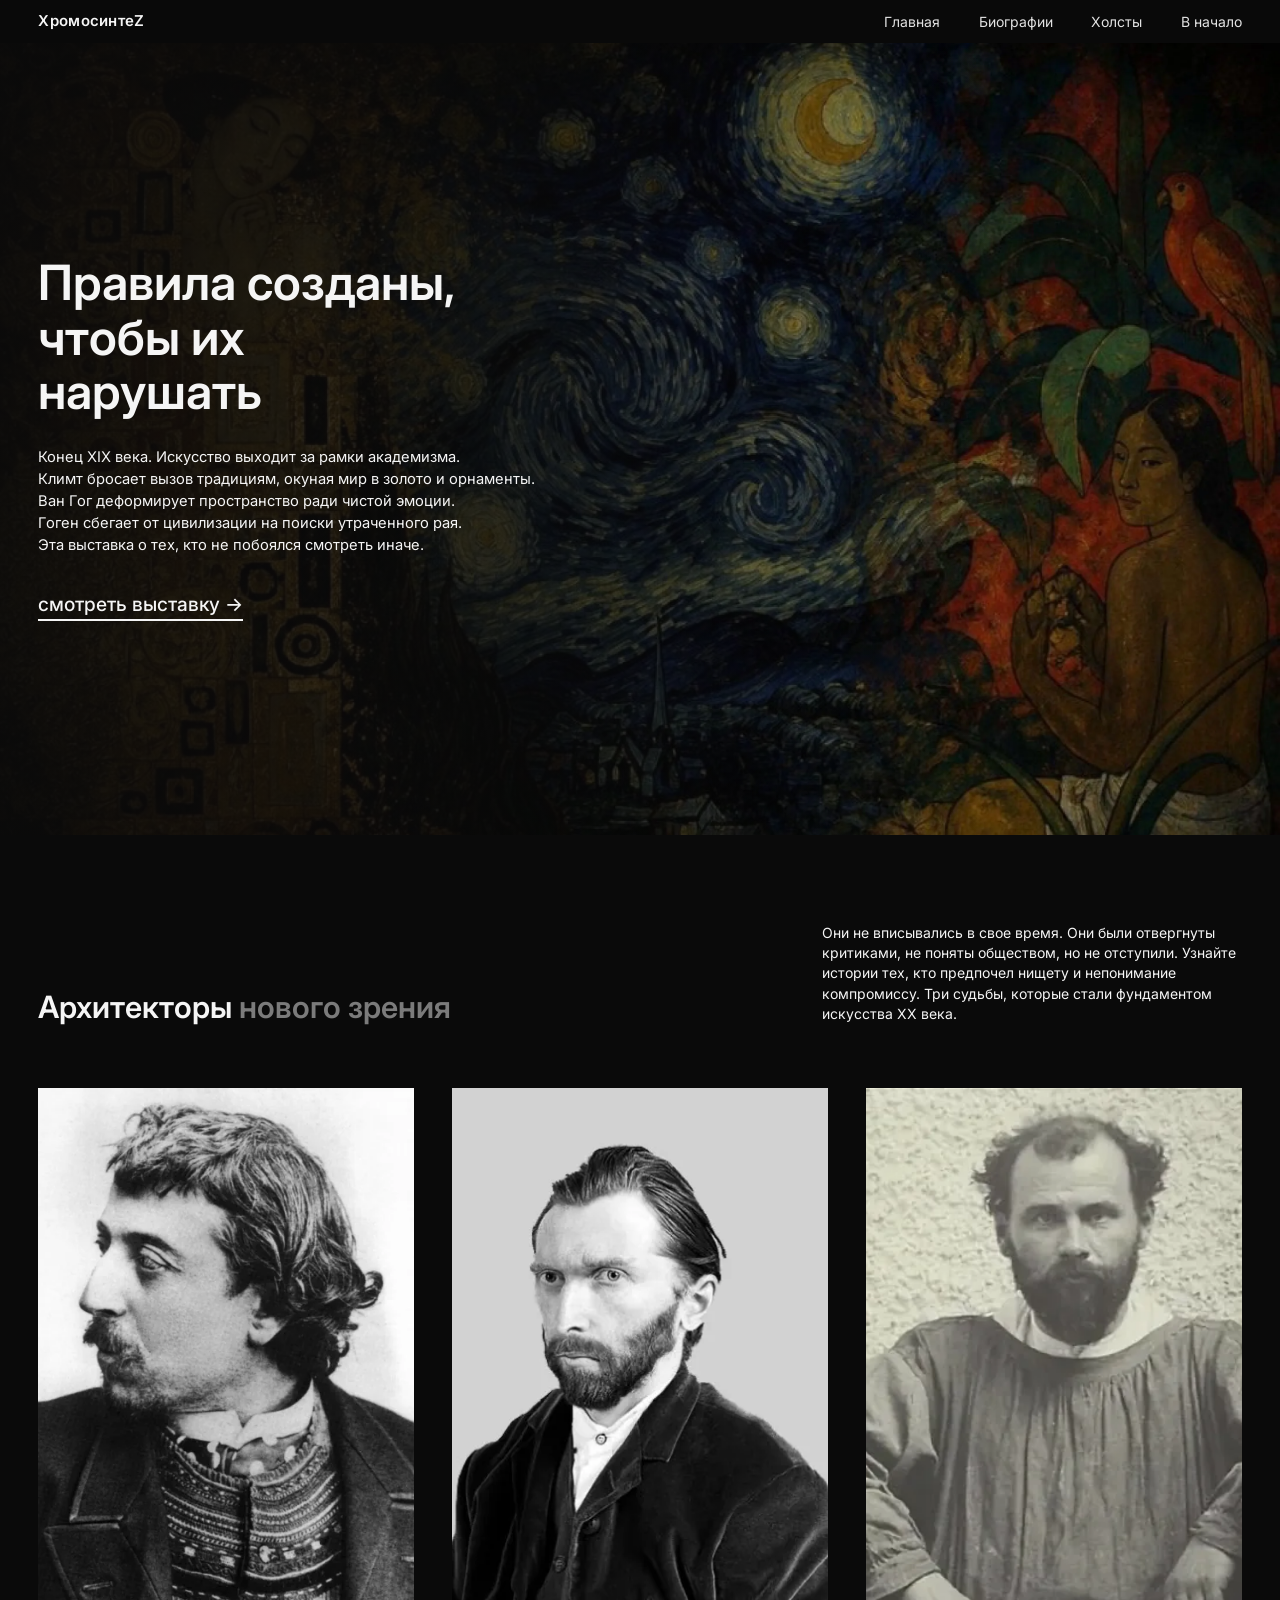
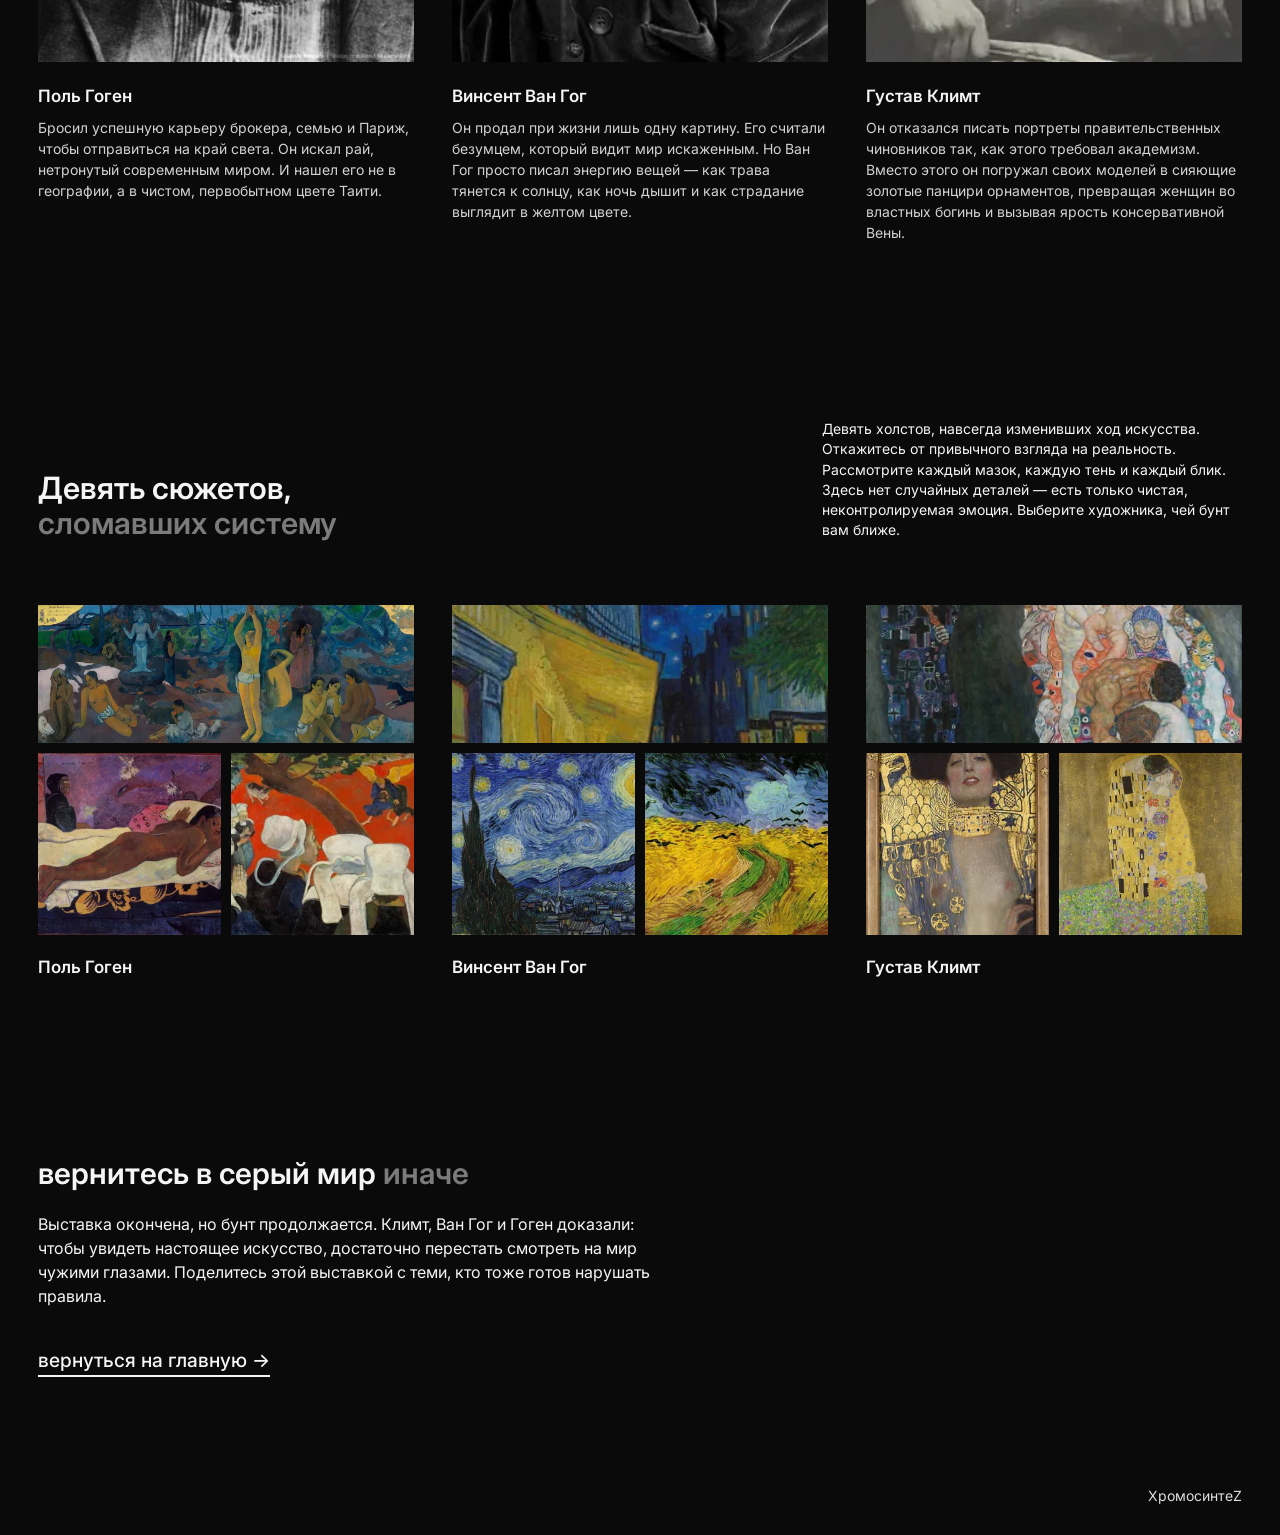
==== index.html @ 4ed2115e "Сайт ХромосинтеZ" ====
<!DOCTYPE html>
<html lang="ru">
<head>
<meta charset="utf-8">
<meta name="viewport" content="width=device-width, initial-scale=1">
<title>ХромосинтеZ</title>
<meta name="description" content="Выставка о художниках, нарушивших правила: Климт, Ван Гог и Гоген.">
<link rel="preconnect" href="https://fonts.googleapis.com">
<link rel="preconnect" href="https://fonts.gstatic.com" crossorigin>
<link href="https://fonts.googleapis.com/css2?family=Inter:wght@400;500;600;700&family=Hedvig+Letters+Serif&display=swap" rel="stylesheet">
<link rel="stylesheet" href="css/style.css">
</head>
<body class="theme-dark">

<header class="site-header">
  <a class="site-header__logo" href="#top">ХромосинтеZ</a>
  <button class="burger" id="burger" aria-label="Меню" aria-expanded="false">
    <span></span><span></span><span></span>
  </button>
  <nav class="site-nav" id="site-nav">
    <a href="#top">Главная</a>
    <a href="#bios">Биографии</a>
    <a href="#canvases">Холсты</a>
    <a href="#top" class="js-to-top">В начало</a>
  </nav>
</header>

<main>
  <section class="hero container" id="top">
    <img class="hero__bg" src="assets/img/hero-bg.webp" alt="" aria-hidden="true">
    <div class="hero__content">
      <h1 class="hero__title">Правила созданы,<br>чтобы их<br>нарушать</h1>
      <p class="hero__intro">Конец XIX века. Искусство выходит за рамки академизма.
Климт бросает вызов традициям, окуная мир в золото и орнаменты.
Ван Гог деформирует пространство ради чистой эмоции.
Гоген сбегает от цивилизации на поиски утраченного рая.
Эта выставка о тех, кто не побоялся смотреть иначе.</p>
      <a class="btn" href="#bios">смотреть выставку&nbsp;→</a>
    </div>
  </section>

  <section class="artists section container" id="bios">
    <div class="section-head">
      <h2>Архитекторы <span class="accent-muted">нового зрения</span></h2>
      <p class="section-note">Они не вписывались в свое время.
Они были отвергнуты критиками, не поняты обществом, но не отступили. Узнайте истории тех, кто предпочел нищету
и непонимание компромиссу. Три судьбы, которые стали фундаментом искусства XX века.</p>
    </div>
    <div class="artists__grid">
      <a class="artist-card" href="bio-gogen.html">
        <img class="artist-card__photo" src="assets/img/portrait-gogen.webp" alt="Портрет Поля Гогена" loading="lazy">
        <h3 class="artist-card__name">Поль Гоген</h3>
        <p class="artist-card__desc">Бросил успешную карьеру брокера,
семью и Париж,
чтобы отправиться на край света.
Он искал рай, нетронутый современным миром.
И нашел его не в географии,
а в чистом, первобытном цвете Таити.</p>
      </a>
      <a class="artist-card" href="bio-vangogh.html">
        <img class="artist-card__photo" src="assets/img/portrait-vangogh.webp" alt="Портрет Винсента Ван Гога" loading="lazy">
        <h3 class="artist-card__name">Винсент Ван Гог</h3>
        <p class="artist-card__desc">Он продал при жизни лишь одну картину.
Его считали безумцем,
который видит мир искаженным.
Но Ван Гог просто писал энергию вещей —
как трава тянется к солнцу, как ночь дышит
и как страдание выглядит в желтом цвете.</p>
      </a>
      <a class="artist-card" href="bio-klimt.html">
        <img class="artist-card__photo" src="assets/img/portrait-klimt.webp" alt="Портрет Густава Климта" loading="lazy">
        <h3 class="artist-card__name">Густав Климт</h3>
        <p class="artist-card__desc">Он отказался писать портреты правительственных чиновников так, как этого требовал академизм.
Вместо этого он погружал своих моделей в сияющие золотые панцири орнаментов,
превращая женщин во властных богинь и вызывая ярость консервативной Вены.</p>
      </a>
    </div>
  </section>

  <section class="canvases-section section container" id="canvases">
    <div class="section-head">
      <h2>Девять сюжетов,<br><span class="accent-muted">сломавших систему</span></h2>
      <p class="section-note">Девять холстов, навсегда изменивших ход искусства.
Откажитесь от привычного взгляда на реальность.
Рассмотрите каждый мазок, каждую тень и каждый блик.
Здесь нет случайных деталей — есть только чистая,
неконтролируемая эмоция.
Выберите художника, чей бунт вам ближе.</p>
    </div>
    <div class="canvases__grid">
      <a class="canvas-card" href="canvases-gogen.html">
        <div class="canvas-card__previews">
          <img src="assets/img/preview-gogen-1.webp" alt="" loading="lazy">
          <img src="assets/img/preview-gogen-2.webp" alt="" loading="lazy">
          <img src="assets/img/preview-gogen-3.webp" alt="" loading="lazy">
        </div>
        <h3 class="canvas-card__name">Поль Гоген</h3>
      </a>
      <a class="canvas-card" href="canvases-vangogh.html">
        <div class="canvas-card__previews">
          <img src="assets/img/preview-vangogh-1.webp" alt="" loading="lazy">
          <img src="assets/img/preview-vangogh-2.webp" alt="" loading="lazy">
          <img src="assets/img/preview-vangogh-3.webp" alt="" loading="lazy">
        </div>
        <h3 class="canvas-card__name">Винсент Ван Гог</h3>
      </a>
      <a class="canvas-card" href="canvases-klimt.html">
        <div class="canvas-card__previews">
          <img src="assets/img/preview-klimt-1.webp" alt="" loading="lazy">
          <img src="assets/img/preview-klimt-2.webp" alt="" loading="lazy">
          <img src="assets/img/preview-klimt-3.webp" alt="" loading="lazy">
        </div>
        <h3 class="canvas-card__name">Густав Климт</h3>
      </a>
    </div>
  </section>

  <section class="outro section container">
    <h2>вернитесь в серый мир <span class="accent-muted">иначе</span></h2>
    <p>Выставка окончена, но бунт продолжается.
Климт, Ван Гог и Гоген доказали: чтобы увидеть настоящее искусство, достаточно перестать смотреть на мир чужими глазами.
Поделитесь этой выставкой с теми, кто тоже готов нарушать правила.</p>
    <a class="btn js-to-top" href="#top">вернуться на главную&nbsp;→</a>
  </section>
</main>

<footer class="site-footer">
  <span>ХромосинтеZ</span>
</footer>

<div class="lightbox" id="lightbox"><img src="" alt=""><span class="lightbox__close">закрыть</span></div>

<script src="js/main.js"></script>
</body>
</html>
---- css/style.css ----
/* ============ ХромосинтеZ ============ */

:root {
  --dark: #0a0a0a;
  --text-light: #f5f5f5;
  --muted: #7b7b7b;
  --blue: #1c39bb;
  --gold: #ffd700;
  --ochre: #996b1f;

  --font-main: 'Inter', 'Helvetica Neue', Helvetica, Arial, sans-serif;
  --font-serif: 'Hedvig Letters Serif', Georgia, serif;

  --container: 1320px;
  --pad: clamp(14px, 3vw, 44px);
}

* { margin: 0; padding: 0; box-sizing: border-box; }

html { scroll-behavior: smooth; }

body {
  font-family: var(--font-main);
  -webkit-font-smoothing: antialiased;
  background: var(--bg, var(--dark));
  color: var(--color, var(--text-light));
  line-height: 1.25; /* как в макете: 16px → 20px */
}

img { display: block; max-width: 100%; }

.container {
  max-width: var(--container);
  margin-inline: auto;
  padding-inline: var(--pad);
}

/* ---------- темы ---------- */

.theme-dark {
  --bg: var(--dark);
  --color: var(--text-light);
  --accent: var(--muted);
}

.theme-gogen {
  --bg: #fddd31;
  --color: #0a0a0a;
  --accent: var(--blue);
}

.theme-vangogh {
  --bg: #3b4da1;
  --color: var(--text-light);
  --accent: var(--gold);
}

.theme-klimt {
  --bg: #ab8649;
  --color: #0a0a0a;
  --accent: var(--gold);
}

/* ---------- шапка ---------- */

.site-header {
  position: sticky;
  top: 0;
  z-index: 100;
  display: flex;
  align-items: center;
  justify-content: space-between;
  gap: 24px;
  padding: 12px var(--pad);
  background: var(--bg);
  background: color-mix(in srgb, var(--bg) 88%, transparent);
  backdrop-filter: blur(10px);
}

.site-header__logo {
  font-weight: 600;
  font-size: 15px;
  letter-spacing: 0.02em;
  color: inherit;
  text-decoration: none;
}

.site-nav {
  display: flex;
  gap: clamp(18px, 3vw, 44px);
}

.site-nav a {
  color: inherit;
  text-decoration: none;
  font-size: 14px;
  opacity: 0.92;
  transition: opacity 0.2s;
}

.site-nav a:hover { opacity: 0.6; }

.burger {
  display: none;
  flex-direction: column;
  justify-content: center;
  gap: 5px;
  width: 40px;
  height: 36px;
  padding: 6px;
  background: none;
  border: 0;
  cursor: pointer;
}

.burger span {
  height: 2px;
  width: 100%;
  background: currentColor;
  transition: transform 0.25s, opacity 0.25s;
}

.burger.open span:nth-child(1) { transform: translateY(7px) rotate(45deg); }
.burger.open span:nth-child(2) { opacity: 0; }
.burger.open span:nth-child(3) { transform: translateY(-7px) rotate(-45deg); }

/* ---------- герой ---------- */

.hero {
  position: relative;
  min-height: 88vh;
  display: flex;
  align-items: center;
  overflow: hidden;
  isolation: isolate;
}

.hero__bg {
  position: absolute;
  inset: 0;
  z-index: -2;
  width: 100%;
  height: 100%;
  object-fit: cover;
  object-position: center 35%;
}

.hero::after {
  content: '';
  position: absolute;
  inset: 0;
  z-index: -1;
  background: linear-gradient(to right,
    rgba(10, 10, 10, 0.96) 0%,
    rgba(10, 10, 10, 0.75) 38%,
    rgba(10, 10, 10, 0) 78%);
}

.hero__content { max-width: 640px; }

.hero__title {
  font-size: clamp(30px, 3.8vw, 52px);
  font-weight: 600;
  line-height: 1.12;
  margin-bottom: 26px;
}

.hero__intro {
  font-size: clamp(14px, 1.15vw, 16px);
  line-height: 1.5; /* как в макете */
  margin-bottom: 36px;
  white-space: pre-line;
}

.btn {
  display: inline-block;
  font-size: clamp(16px, 1.5vw, 21px);
  font-weight: 500;
  color: inherit;
  text-decoration: none;
  border-bottom: 2px solid currentColor;
  padding-bottom: 3px;
  transition: opacity 0.2s;
}

.btn:hover { opacity: 0.65; }

/* ---------- секции ---------- */

.section { padding-block: clamp(44px, 7vw, 88px); }

.section-head {
  display: flex;
  flex-wrap: wrap;
  align-items: flex-end;
  justify-content: space-between;
  gap: 20px 48px;
  margin-bottom: clamp(36px, 5vw, 64px);
}

.section-head h2 {
  font-size: clamp(24px, 2.4vw, 32px);
  font-weight: 600;
  line-height: 1.15;
  max-width: 480px;
}

.accent-muted { color: var(--muted); }

.section-note {
  max-width: 420px;
  font-size: 14px;
  line-height: 1.45;
}

/* ---------- художники ---------- */

.artists__grid {
  display: grid;
  grid-template-columns: repeat(3, 1fr);
  gap: clamp(24px, 3vw, 56px);
}

.artist-card {
  color: inherit;
  text-decoration: none;
  display: flex;
  flex-direction: column;
  transition: transform 0.25s;
}

.artist-card:hover { transform: translateY(-6px); }

.artist-card__photo {
  width: 100%;
  aspect-ratio: 220 / 336;
  object-fit: cover;
  object-position: top;
  margin-bottom: 24px;
}

.artist-card__name {
  font-size: 17px;
  font-weight: 600;
  margin-bottom: 10px;
}

.artist-card__desc {
  font-size: 14px;
  line-height: 1.5;
  opacity: 0.85;
}

/* ---------- холсты (превью) ---------- */

.canvases__grid {
  display: grid;
  grid-template-columns: repeat(3, 1fr);
  gap: clamp(24px, 3vw, 56px);
}

.canvas-card {
  color: inherit;
  text-decoration: none;
  transition: transform 0.25s;
}

.canvas-card:hover { transform: translateY(-6px); }

.canvas-card__previews {
  display: grid;
  grid-template-columns: repeat(2, 1fr);
  gap: 10px;
  margin-bottom: 22px;
}

.canvas-card__previews img {
  width: 100%;
  aspect-ratio: 1 / 1;
  object-fit: cover;
}

.canvas-card__previews img:first-child {
  grid-column: 1 / -1;
  aspect-ratio: 351 / 129;
  object-position: center 30%;
}

.canvas-card__name {
  font-size: 17px;
  font-weight: 600;
}

/* ---------- финал ---------- */

.outro h2 {
  font-size: clamp(24px, 2.4vw, 30px);
  font-weight: 600;
  margin-bottom: 20px;
}

.outro p {
  max-width: 640px;
  line-height: 1.5;
  margin-bottom: 40px;
}

.site-footer {
  display: flex;
  justify-content: flex-end;
  padding: 22px var(--pad) 30px;
  font-size: 14px;
  opacity: 0.9;
}

/* ---------- биографии ---------- */

.page-bio { position: relative; }

.close-btn {
  position: absolute;
  top: 26px;
  right: var(--pad);
  z-index: 50;
  transition: opacity 0.2s;
}

.close-btn:hover { opacity: 0.6; }

.close-btn img { width: 35px; height: 43px; }

.close-btn--static { position: static; }

.bio {
  padding-block: clamp(40px, 6vw, 72px);
  max-width: 1160px;
}

.bio__header {
  display: flex;
  gap: clamp(24px, 3vw, 46px);
  align-items: flex-start;
  margin-bottom: clamp(36px, 5vw, 64px);
}

.bio__portrait {
  width: clamp(140px, 16vw, 203px);
  aspect-ratio: 203 / 228;
  object-fit: cover;
  object-position: top;
  flex-shrink: 0;
}

.bio__tagline {
  font-size: 16px;
  color: var(--muted);
  margin-bottom: 8px;
}

.bio__name {
  font-size: clamp(26px, 2.8vw, 34px);
  font-weight: 600;
  line-height: 1.2;
}

.bio__body {
  font-family: var(--font-serif);
  font-size: 16px;
  line-height: 1.25; /* как в макете: 16px → 20px */
  max-width: 960px;
}

.bio__section-title {
  font-family: var(--font-main);
  font-size: 18px;
  line-height: 1.3;
  font-weight: 600;
  text-decoration: underline;
  text-underline-offset: 4px;
  margin: 28px 0 10px;
}

.bio__body p + p { margin-top: 12px; }

/* ---------- страницы холстов ---------- */

.canvases-topbar {
  display: flex;
  align-items: center;
  justify-content: space-between;
  padding: 22px var(--pad);
}

.canvases-topbar h1 {
  font-size: 20px;
  font-weight: 600;
}

.artwork {
  display: grid;
  grid-template-columns: minmax(0, 58%) minmax(0, 42%);
  gap: clamp(24px, 3vw, 56px);
  align-items: start;
  padding-block: clamp(28px, 4vw, 56px);
}

.artwork--flip .artwork__figure { order: 2; }
.artwork--flip .artwork__info { order: 1; }

.artwork__figure {
  position: relative;
  margin: 0;
}

.artwork__figure img { width: 100%; }

.zoom-btn {
  position: absolute;
  right: 16px;
  bottom: 16px;
  width: 52px;
  height: 52px;
  padding: 8px;
  border: 0;
  border-radius: 50%;
  background: rgba(255, 255, 255, 0.85);
  cursor: pointer;
  transition: transform 0.2s;
}

.zoom-btn:hover { transform: scale(1.08); }

.zoom-btn img { width: 100%; height: 100%; }

.artwork__title {
  font-size: clamp(19px, 1.8vw, 20px);
  font-weight: 500;
  line-height: 1.5; /* как в макете: 20px → 30px */
  margin-bottom: 14px;
}

.artwork__name {
  font-style: normal;
  font-weight: 700;
  color: #ffffff;
}

.artwork__lead { margin-bottom: 14px; }

.artwork__info p {
  font-size: 16px;
  line-height: 1.5;
}

/* ---------- лайтбокс ---------- */

.lightbox {
  position: fixed;
  inset: 0;
  z-index: 9999;
  display: none;
  align-items: center;
  justify-content: center;
  background: rgba(0, 0, 0, 0.92);
  cursor: zoom-out;
}

.lightbox.open { display: flex; }

.lightbox img {
  max-width: 92vw;
  max-height: 92vh;
  object-fit: contain;
  box-shadow: 0 0 60px rgba(0, 0, 0, 0.6);
}

.lightbox__close {
  position: absolute;
  top: 22px;
  right: 30px;
  color: #f5f5f5;
  font-size: 15px;
  letter-spacing: 0.04em;
}

/* ---------- адаптив ---------- */

@media (max-width: 1024px) {
  .artists__grid,
  .canvases__grid {
    grid-template-columns: repeat(2, 1fr);
  }

  .artwork {
    grid-template-columns: 1fr;
    gap: 20px;
  }

  .artwork--flip .artwork__figure { order: 0; }
  .artwork--flip .artwork__info { order: 0; }

  .bio__body { max-width: none; }
}

@media (max-width: 880px) {
  .section-head {
    flex-direction: column;
    align-items: flex-start;
  }
}

@media (max-width: 640px) {
  .burger { display: flex; }

  .site-nav {
    position: fixed;
    top: 0;
    right: 0;
    bottom: 0;
    z-index: 90;
    flex-direction: column;
    justify-content: center;
    align-items: center;
    gap: 30px;
    min-width: 62vw;
    background: var(--bg);
    box-shadow: -12px 0 40px rgba(0, 0, 0, 0.35);
    transform: translateX(100%);
    visibility: hidden;
    transition: transform 0.3s ease, visibility 0.3s;
  }

  .site-nav.open {
    transform: translateX(0);
    visibility: visible;
  }

  .site-nav a { font-size: 20px; }

  .artists__grid,
  .canvases__grid {
    grid-template-columns: 1fr;
  }

  .bio__header {
    flex-direction: column;
    gap: 20px;
  }

  .hero { min-height: 72vh; }

  .hero__intro { margin-bottom: 32px; }

  .zoom-btn {
    width: 40px;
    height: 40px;
    right: 10px;
    bottom: 10px;
  }

  .close-btn img { width: 28px; height: 34px; }
}
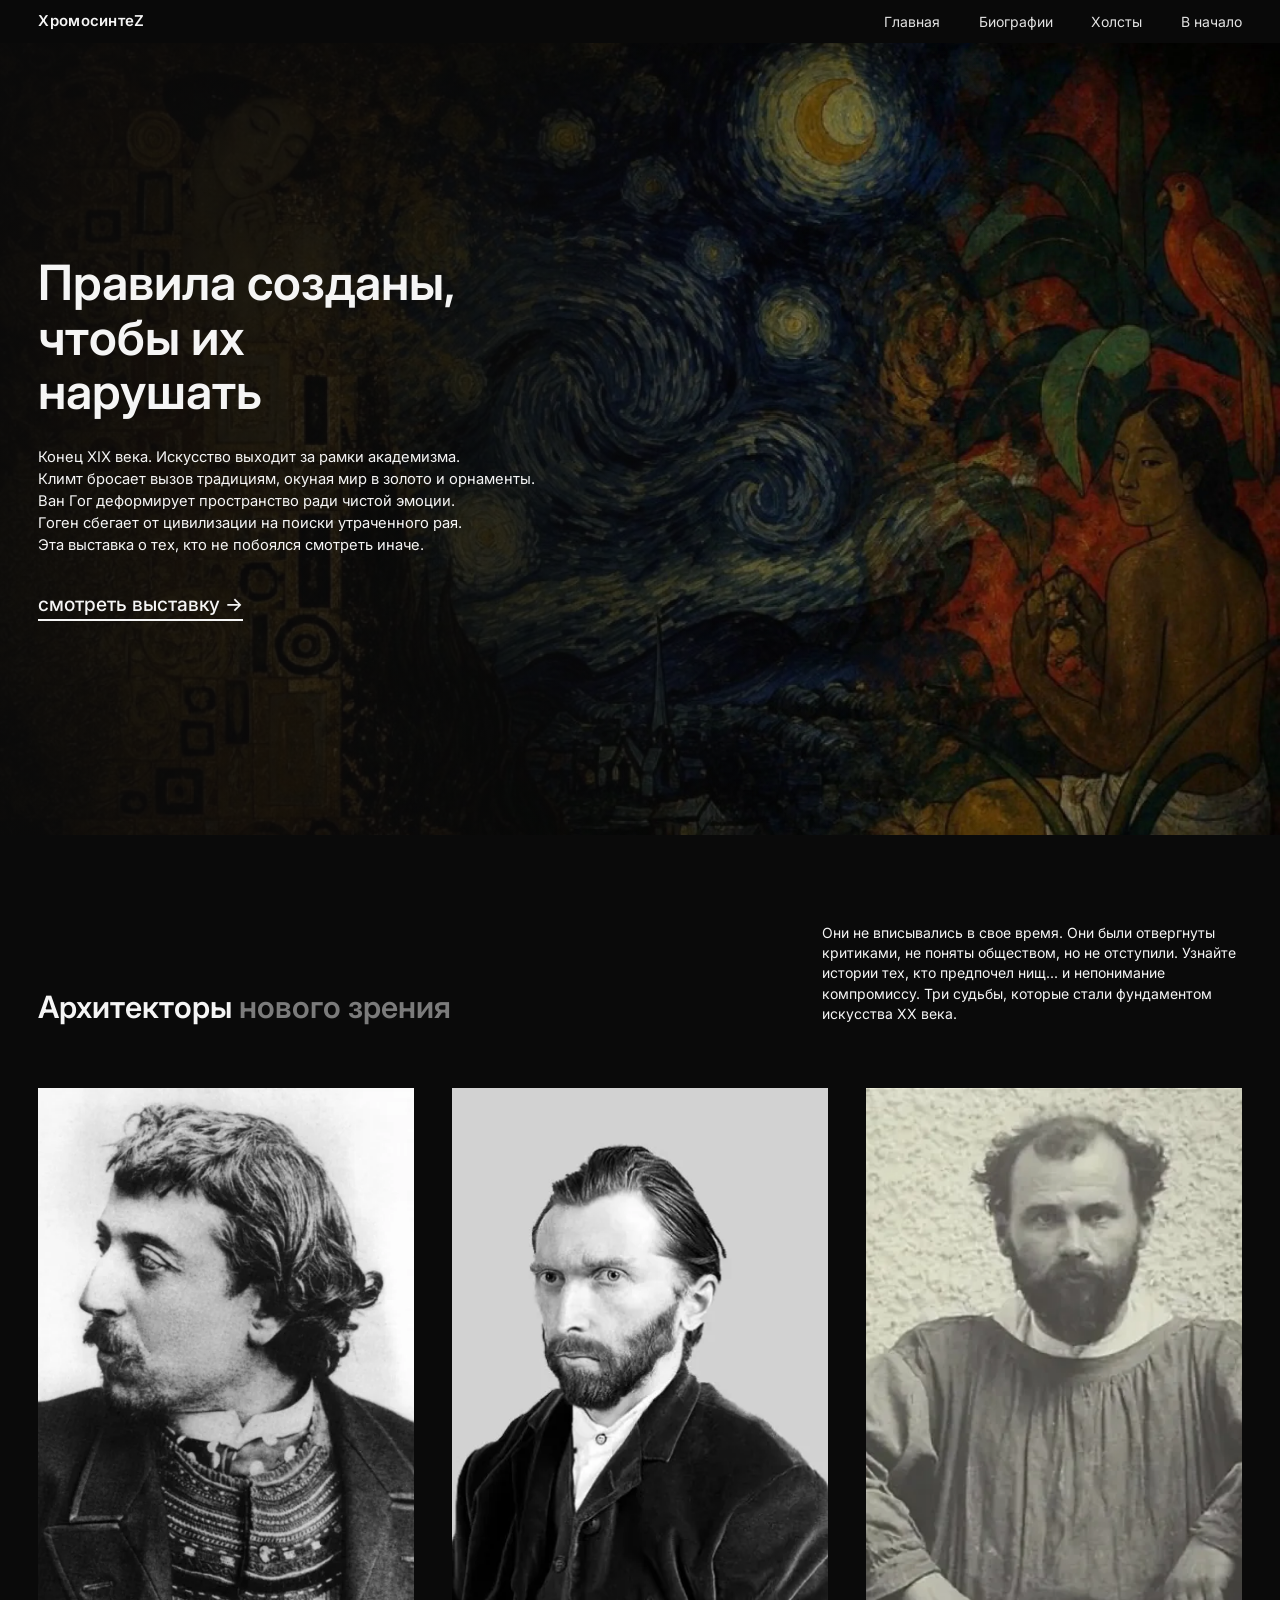
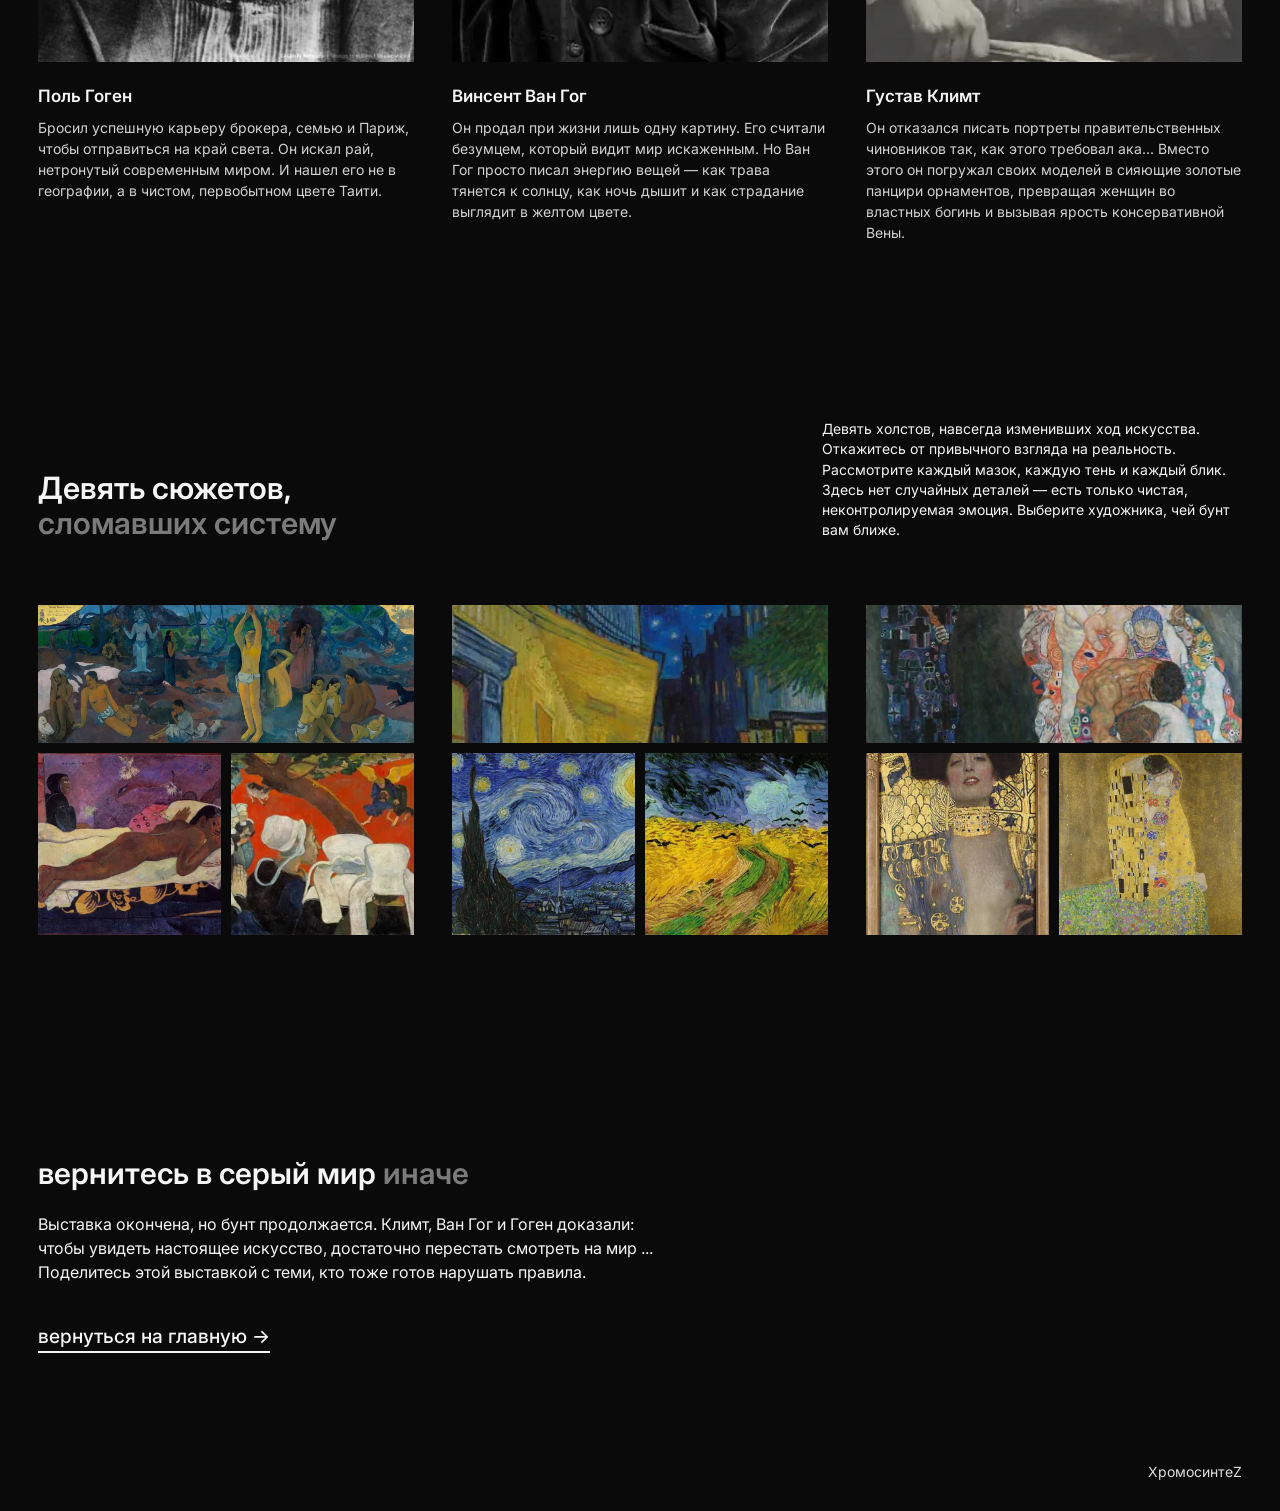
==== commit 1ddbdbcf: "chore: cache-bust assets (css/js) to force Pages and CDN to pick up latest styles" ====
--- a/index.html
+++ b/index.html
@@ -8,7 +8,7 @@
 <link rel="preconnect" href="https://fonts.googleapis.com">
 <link rel="preconnect" href="https://fonts.gstatic.com" crossorigin>
 <link href="https://fonts.googleapis.com/css2?family=Inter:wght@400;500;600;700&family=Hedvig+Letters+Serif&display=swap" rel="stylesheet">
-<link rel="stylesheet" href="css/style.css">
+<link rel="stylesheet" href="css/style.css?v=20260829.1">
 </head>
 <body class="theme-dark">
 
@@ -43,7 +43,7 @@
     <div class="section-head">
       <h2>Архитекторы <span class="accent-muted">нового зрения</span></h2>
       <p class="section-note">Они не вписывались в свое время.
-Они были отвергнуты критиками, не поняты обществом, но не отступили. Узнайте истории тех, кто предпочел нищету
+Они были отвергнуты критиками, не поняты обществом, но не отступили. Узнайте истории тех, кто предпочел нищ...
 и непонимание компромиссу. Три судьбы, которые стали фундаментом искусства XX века.</p>
     </div>
     <div class="artists__grid">
@@ -70,7 +70,7 @@
       <a class="artist-card" href="bio-klimt.html">
         <img class="artist-card__photo" src="assets/img/portrait-klimt.webp" alt="Портрет Густава Климта" loading="lazy">
         <h3 class="artist-card__name">Густав Климт</h3>
-        <p class="artist-card__desc">Он отказался писать портреты правительственных чиновников так, как этого требовал академизм.
+        <p class="artist-card__desc">Он отказался писать портреты правительственных чиновников так, как этого требовал ака...
 Вместо этого он погружал своих моделей в сияющие золотые панцири орнаментов,
 превращая женщин во властных богинь и вызывая ярость консервативной Вены.</p>
       </a>
@@ -118,7 +118,7 @@
   <section class="outro section container">
     <h2>вернитесь в серый мир <span class="accent-muted">иначе</span></h2>
     <p>Выставка окончена, но бунт продолжается.
-Климт, Ван Гог и Гоген доказали: чтобы увидеть настоящее искусство, достаточно перестать смотреть на мир чужими глазами.
+Климт, Ван Гог и Гоген доказали: чтобы увидеть настоящее искусство, достаточно перестать смотреть на мир ...
 Поделитесь этой выставкой с теми, кто тоже готов нарушать правила.</p>
     <a class="btn js-to-top" href="#top">вернуться на главную&nbsp;→</a>
   </section>
@@ -130,6 +130,6 @@
 
 <div class="lightbox" id="lightbox"><img src="" alt=""><span class="lightbox__close">закрыть</span></div>
 
-<script src="js/main.js"></script>
+<script src="js/main.js?v=20260829.1"></script>
 </body>
 </html>
--- a/css/style.css
+++ b/css/style.css
@@ -381,6 +381,22 @@
 }
 
 .bio__body p + p { margin-top: 12px; }
+
+/* Force black headings in biography pages (user request) */
+.page-bio h1,
+.page-bio h2,
+.page-bio h3,
+.page-bio .bio__name,
+.page-bio .bio__section-title {
+  color: #0a0a0a !important;
+}
+
+/* Force black for artwork titles and previews (user request) */
+.canvas-card__name,
+.artwork__name,
+.canvases-topbar h1 {
+  color: #0a0a0a !important;
+}
 
 /* ---------- страницы холстов ---------- */
 
@@ -442,7 +458,7 @@
 .artwork__name {
   font-style: normal;
   font-weight: 700;
-  color: #ffffff;
+  color: #0a0a0a;
 }
 
 .artwork__lead { margin-bottom: 14px; }
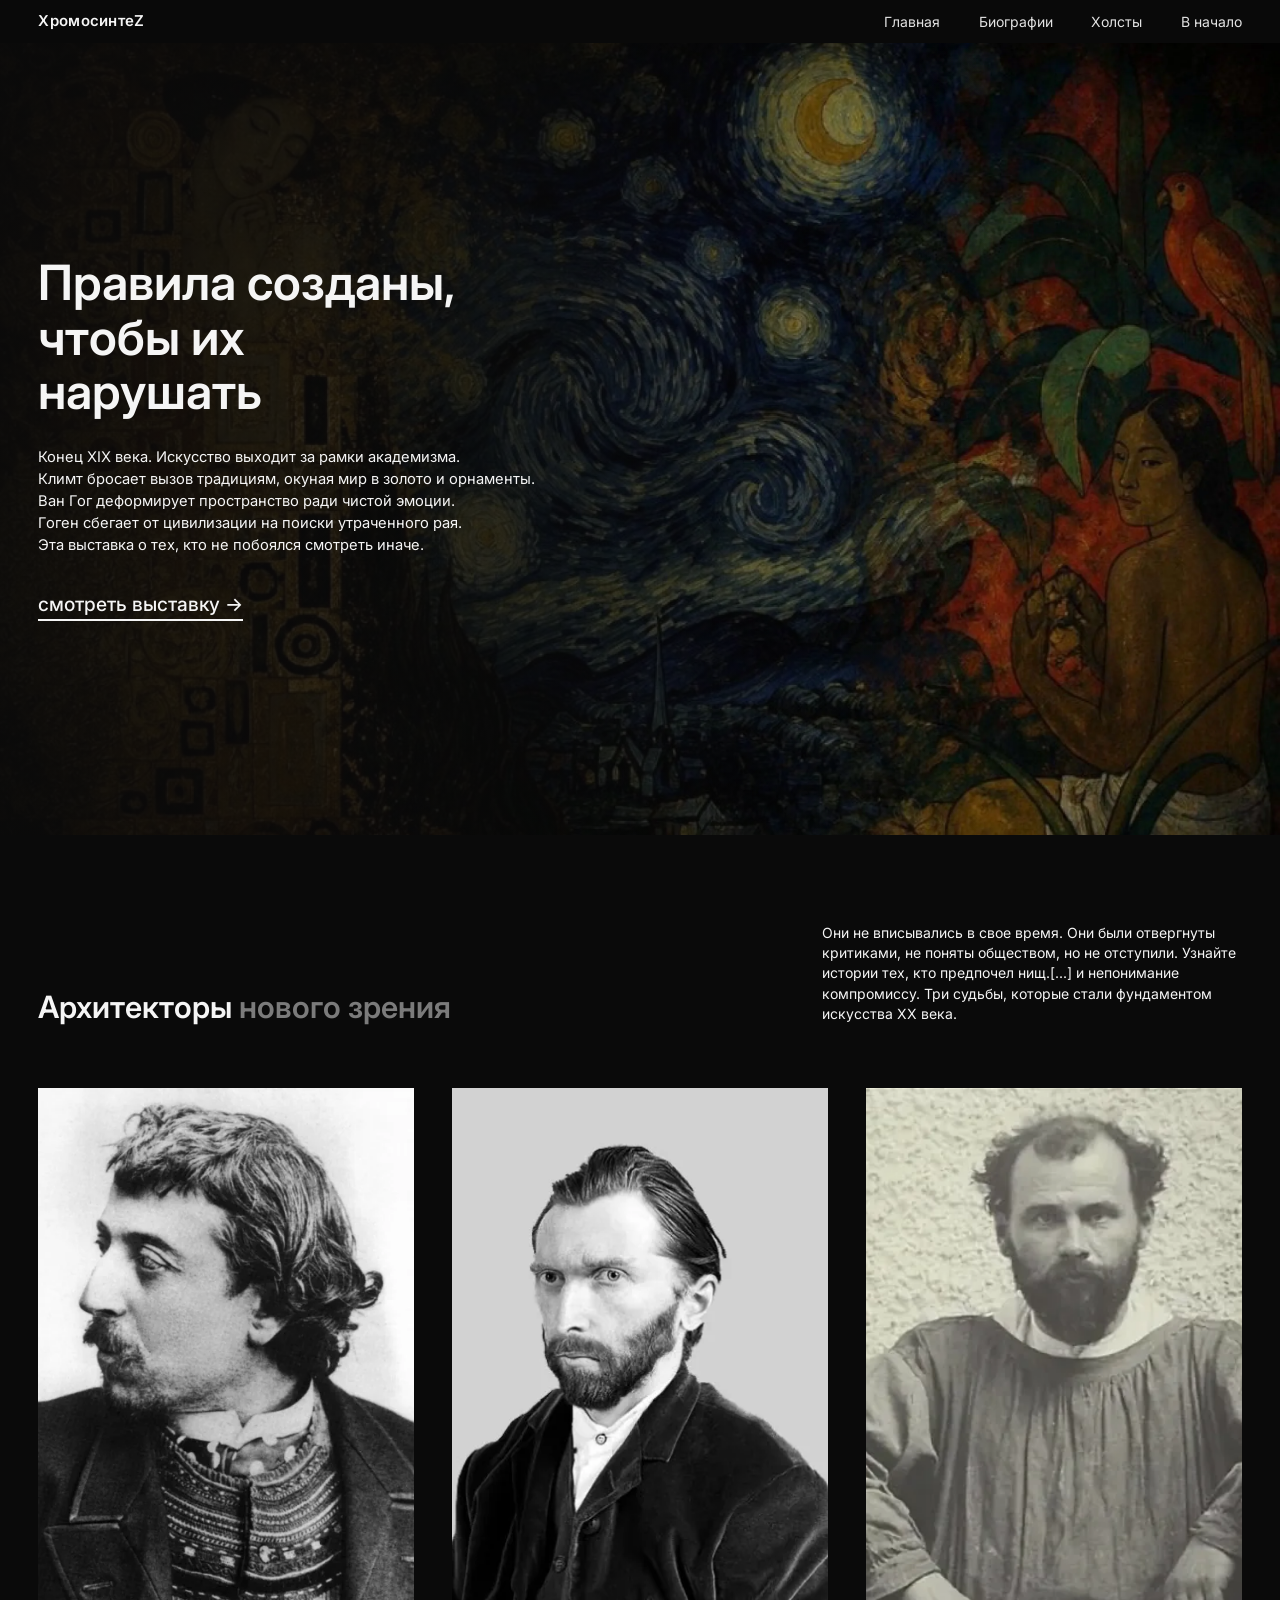
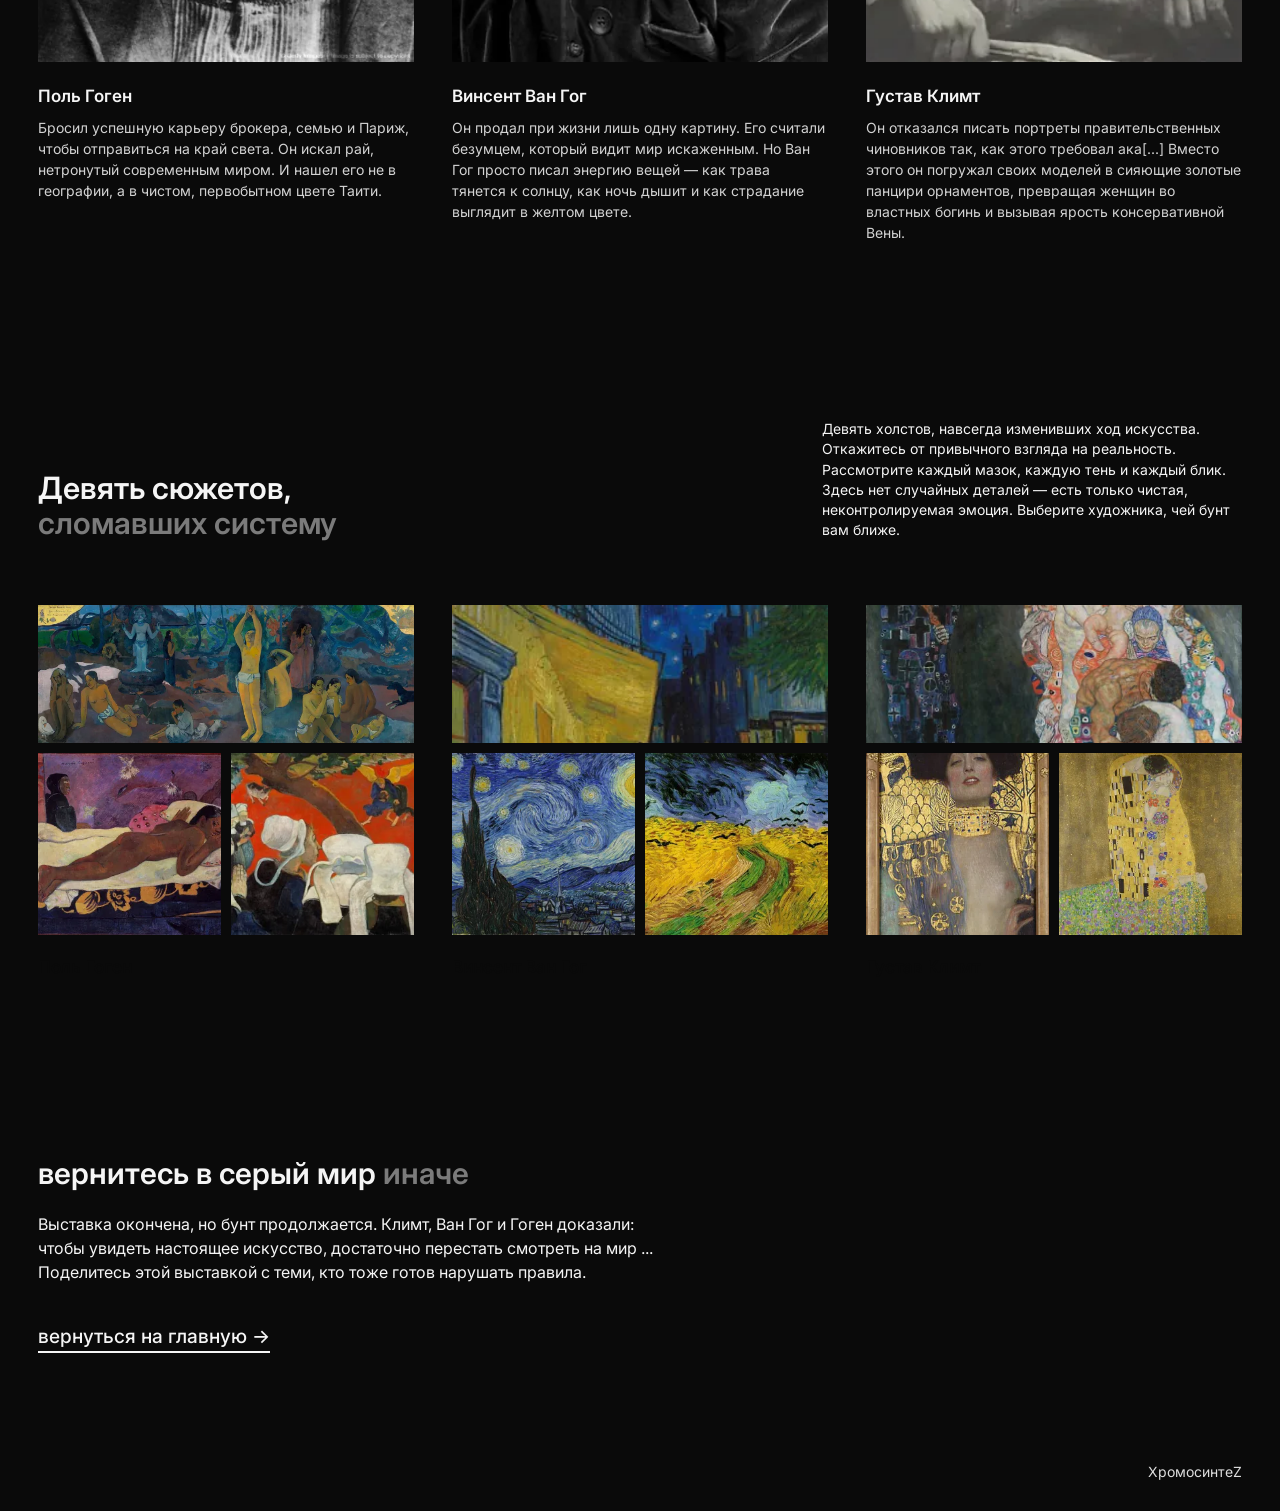
==== commit 0a7ed7cf: "chore: change hero 'смотреть выставку' link to canvases section" ====
--- a/index.html
+++ b/index.html
@@ -35,7 +35,7 @@
 Ван Гог деформирует пространство ради чистой эмоции.
 Гоген сбегает от цивилизации на поиски утраченного рая.
 Эта выставка о тех, кто не побоялся смотреть иначе.</p>
-      <a class="btn" href="#bios">смотреть выставку&nbsp;→</a>
+      <a class="btn" href="#canvases">смотреть выставку&nbsp;→</a>
     </div>
   </section>
 
@@ -43,7 +43,7 @@
     <div class="section-head">
       <h2>Архитекторы <span class="accent-muted">нового зрения</span></h2>
       <p class="section-note">Они не вписывались в свое время.
-Они были отвергнуты критиками, не поняты обществом, но не отступили. Узнайте истории тех, кто предпочел нищ...
+Они были отвергнуты критиками, не поняты обществом, но не отступили. Узнайте истории тех, кто предпочел нищ.[...]
 и непонимание компромиссу. Три судьбы, которые стали фундаментом искусства XX века.</p>
     </div>
     <div class="artists__grid">
@@ -70,7 +70,7 @@
       <a class="artist-card" href="bio-klimt.html">
         <img class="artist-card__photo" src="assets/img/portrait-klimt.webp" alt="Портрет Густава Климта" loading="lazy">
         <h3 class="artist-card__name">Густав Климт</h3>
-        <p class="artist-card__desc">Он отказался писать портреты правительственных чиновников так, как этого требовал ака...
+        <p class="artist-card__desc">Он отказался писать портреты правительственных чиновников так, как этого требовал ака[...]
 Вместо этого он погружал своих моделей в сияющие золотые панцири орнаментов,
 превращая женщин во властных богинь и вызывая ярость консервативной Вены.</p>
       </a>
--- a/css/style.css
+++ b/css/style.css
@@ -396,6 +396,18 @@
 .artwork__name,
 .canvases-topbar h1 {
   color: #0a0a0a !important;
+}
+
+/* Van Gogh pages: keep headings white */
+.theme-vangogh.page-bio h1,
+.theme-vangogh.page-bio h2,
+.theme-vangogh.page-bio h3,
+.theme-vangogh.page-bio .bio__name,
+.theme-vangogh.page-bio .bio__section-title,
+.theme-vangogh .canvas-card__name,
+.theme-vangogh .artwork__name,
+.theme-vangogh .canvases-topbar h1 {
+  color: var(--text-light) !important;
 }
 
 /* ---------- страницы холстов ---------- */
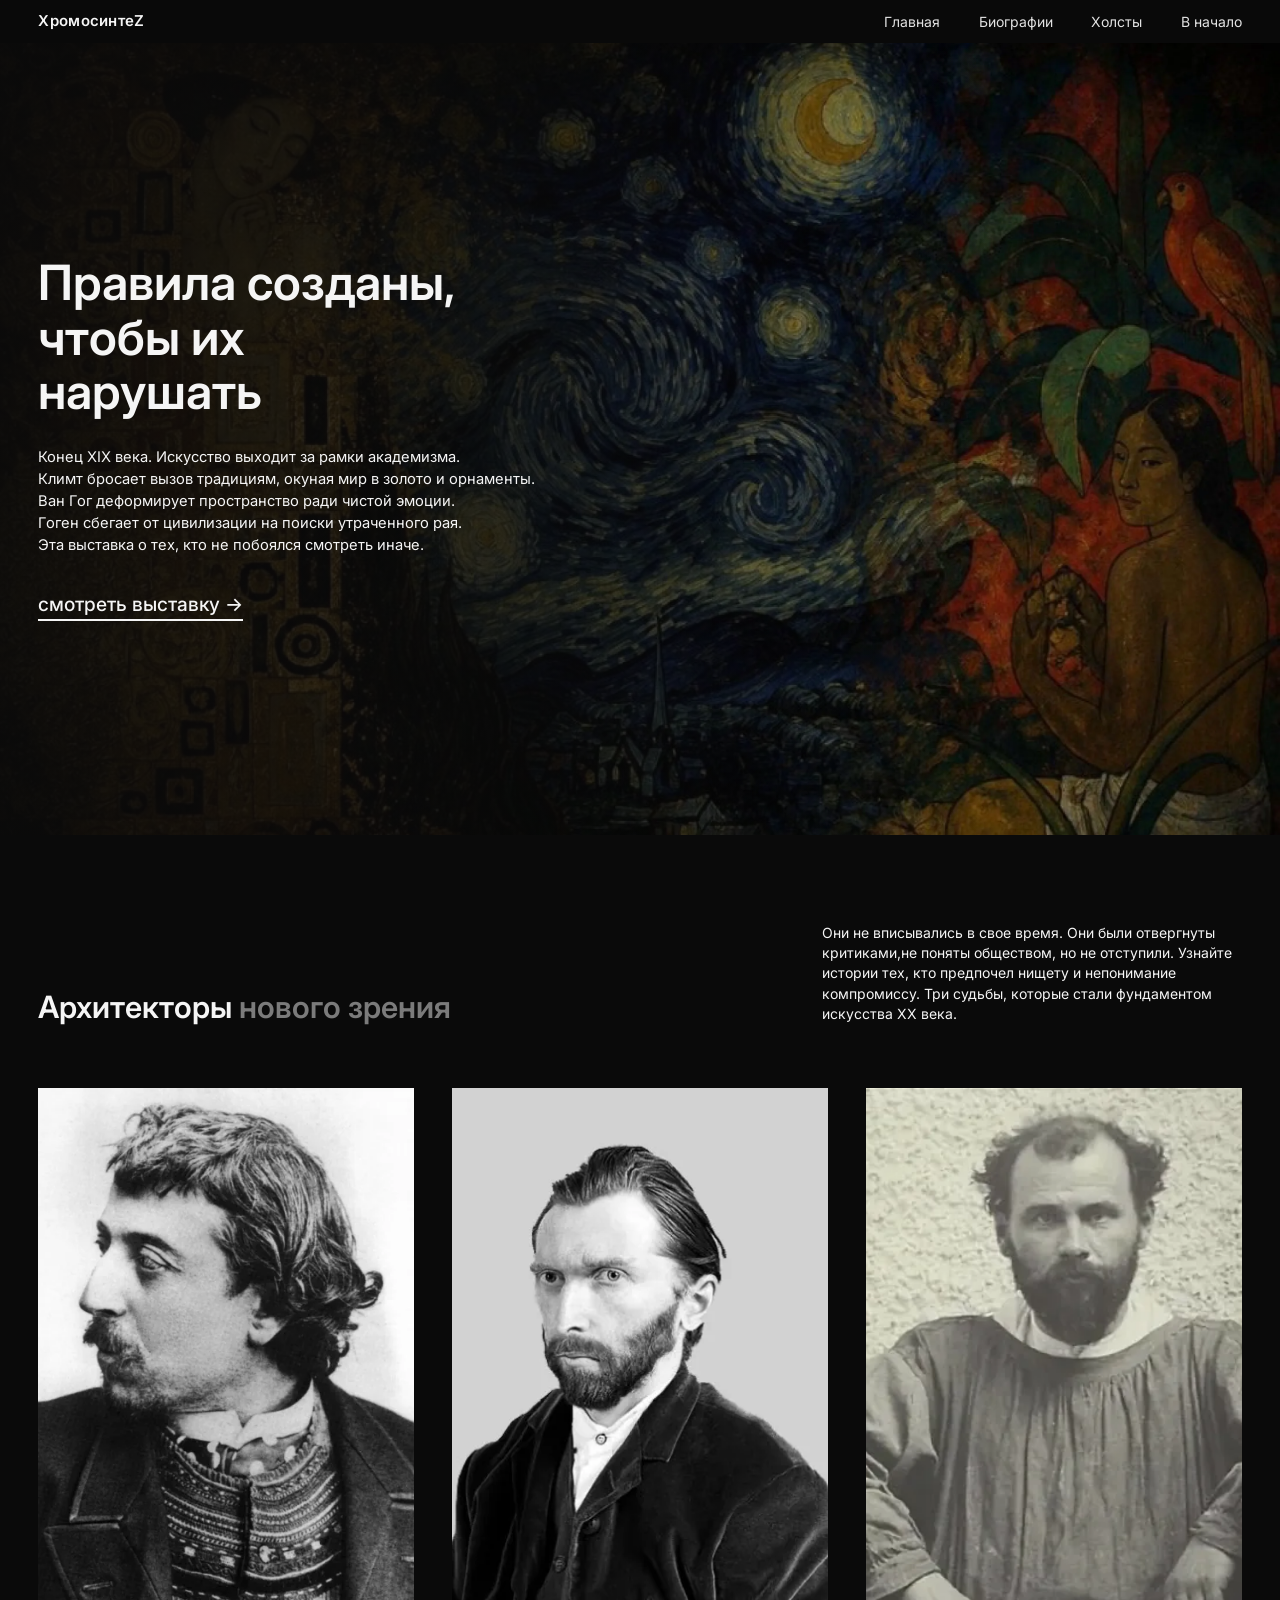
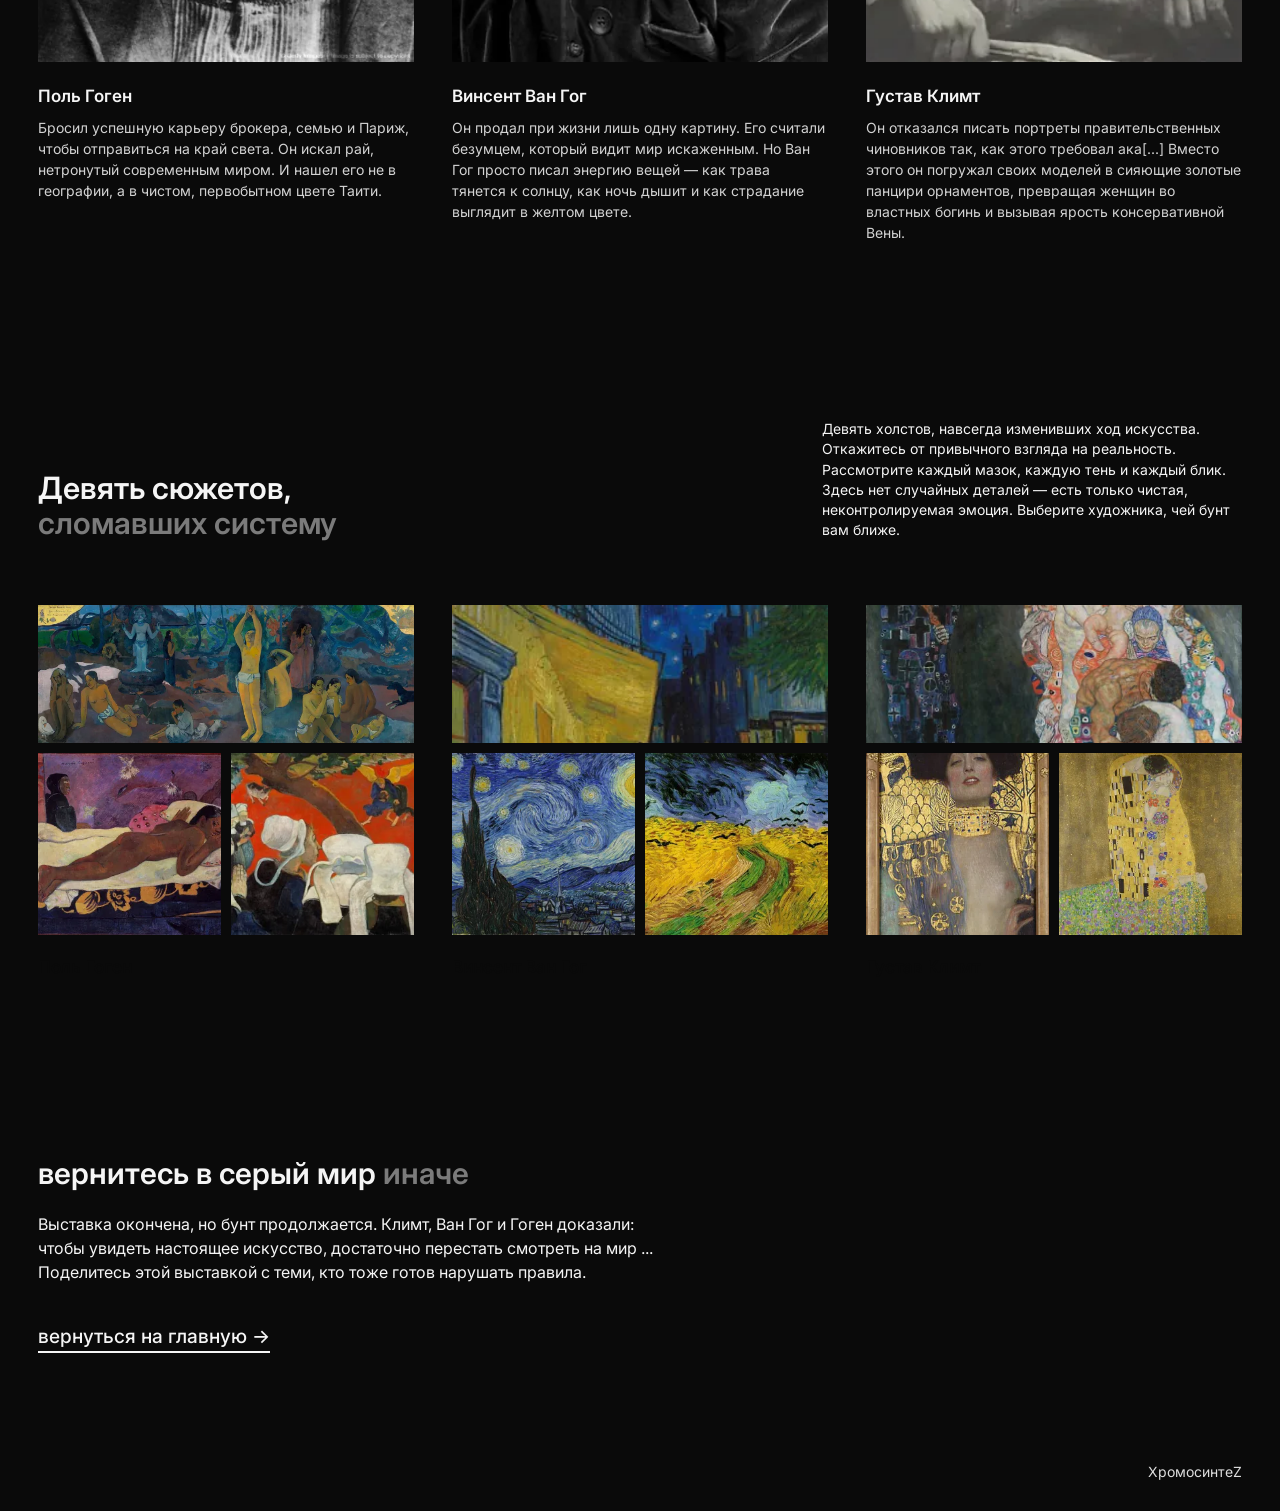
==== commit 640e0f8f: "Revise section note for artists Updated the section note to improve clarity and detail." ====
--- a/index.html
+++ b/index.html
@@ -42,8 +42,8 @@
   <section class="artists section container" id="bios">
     <div class="section-head">
       <h2>Архитекторы <span class="accent-muted">нового зрения</span></h2>
-      <p class="section-note">Они не вписывались в свое время.
-Они были отвергнуты критиками, не поняты обществом, но не отступили. Узнайте истории тех, кто предпочел нищ.[...]
+      <p class="section-note">Они не вписывались в свое время. 
+Они были отвергнуты критиками,не поняты обществом, но не отступили. Узнайте истории тех, кто предпочел нищету 
 и непонимание компромиссу. Три судьбы, которые стали фундаментом искусства XX века.</p>
     </div>
     <div class="artists__grid">
